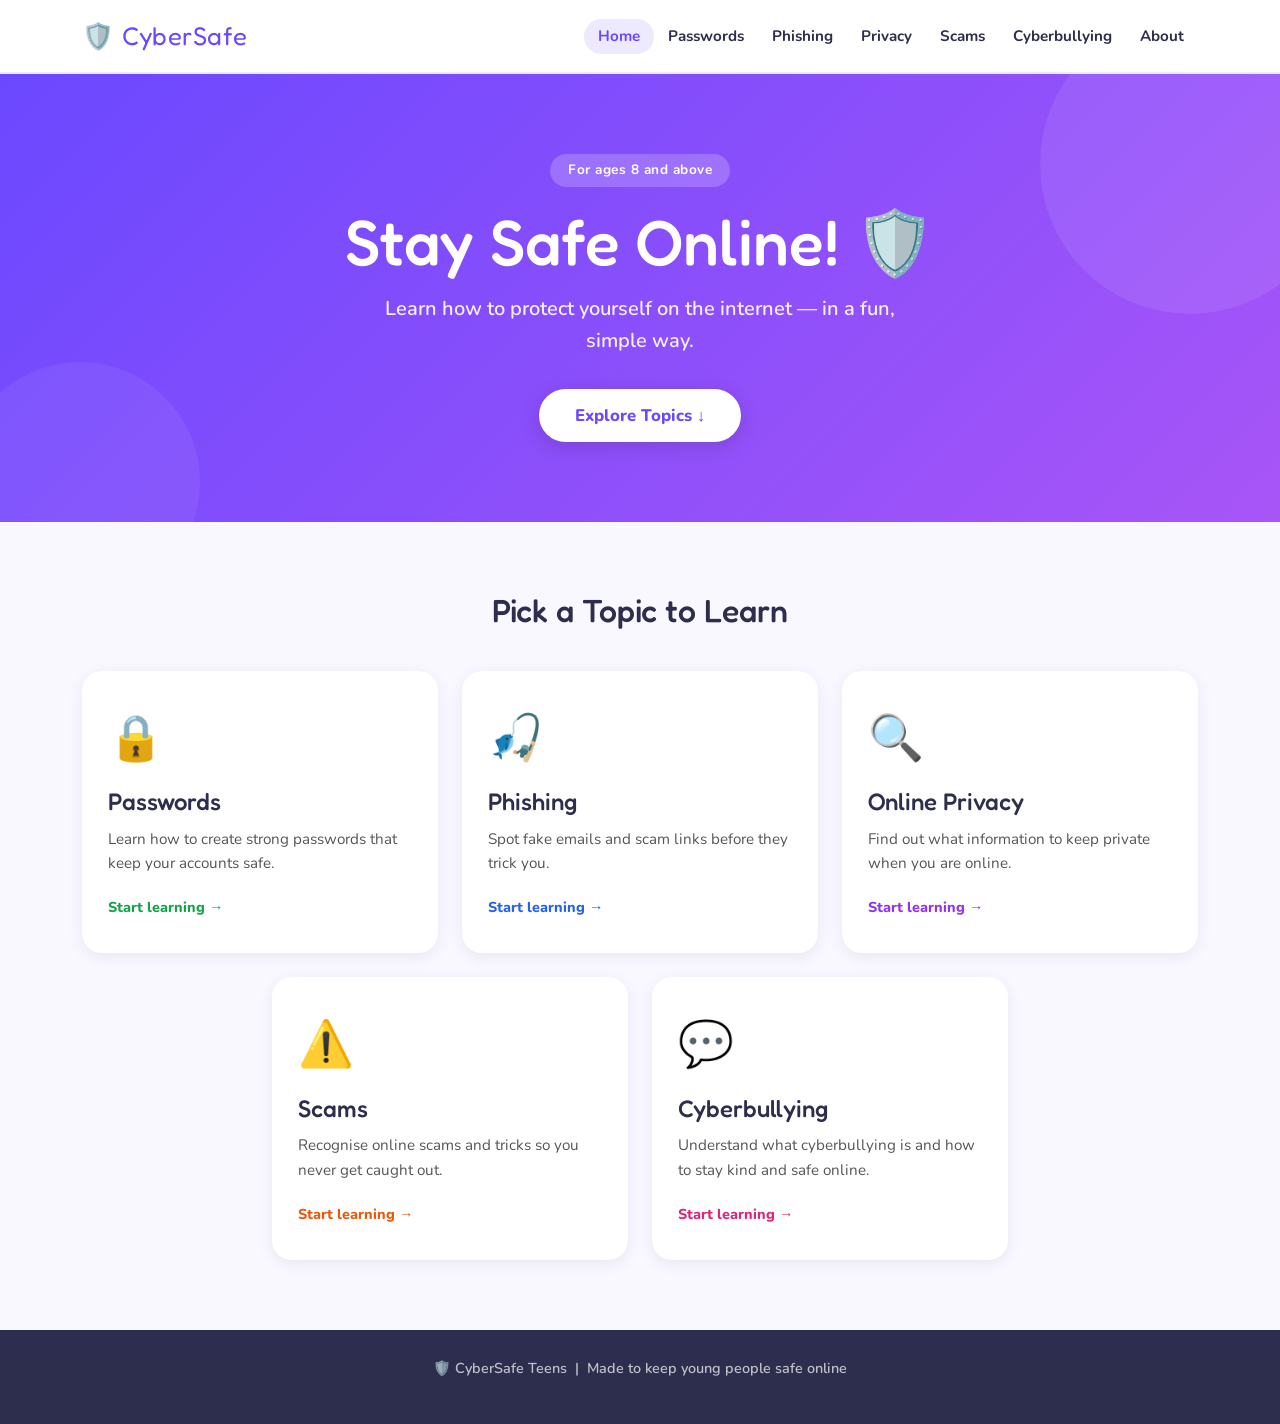
==== index.html @ edcc5175 "Add files via upload" ====
<!DOCTYPE html>
<html lang="en">
<head>
<meta charset="UTF-8">
<meta name="viewport" content="width=device-width, initial-scale=1.0">
<title>CyberSafe Teens</title>
<link href="https://cdn.jsdelivr.net/npm/bootstrap@5.3.0/dist/css/bootstrap.min.css" rel="stylesheet">
<link href="https://fonts.googleapis.com/css2?family=Fredoka+One&family=Nunito:wght@400;600;700;800&display=swap" rel="stylesheet">
<link href="style.css" rel="stylesheet">
</head>
<body>

<!-- Navbar -->
<nav class="navbar navbar-expand-lg sticky-top">
  <div class="container">
    <a class="navbar-brand" href="index.html">🛡️ CyberSafe</a>
    <button class="navbar-toggler" type="button" data-bs-toggle="collapse" data-bs-target="#navMenu">
      <span class="navbar-toggler-icon"></span>
    </button>
    <div class="collapse navbar-collapse" id="navMenu">
      <ul class="navbar-nav ms-auto">
        <li class="nav-item"><a class="nav-link active" href="index.html">Home</a></li>
        <li class="nav-item"><a class="nav-link" href="passwords.html">Passwords</a></li>
        <li class="nav-item"><a class="nav-link" href="phishing.html">Phishing</a></li>
        <li class="nav-item"><a class="nav-link" href="privacy.html">Privacy</a></li>
        <li class="nav-item"><a class="nav-link" href="scams.html">Scams</a></li>
        <li class="nav-item"><a class="nav-link" href="cyberbullying.html">Cyberbullying</a></li>
        <li class="nav-item"><a class="nav-link" href="about.html">About</a></li>
      </ul>
    </div>
  </div>
</nav>

<!-- Hero -->
<section class="hero">
  <div class="container text-center">
    <div class="hero-badge">For ages 8 and above</div>
    <h1 class="hero-title">Stay Safe Online! 🛡️</h1>
    <p class="hero-subtitle">Learn how to protect yourself on the internet — in a fun, simple way.</p>
    <a href="#topics" class="btn-main">Explore Topics ↓</a>
  </div>
</section>

<!-- Topic Cards -->
<section class="topics-section" id="topics">
  <div class="container">
    <h2 class="section-title">Pick a Topic to Learn</h2>
    <div class="row g-4 justify-content-center">

      <div class="col-sm-6 col-lg-4">
        <a href="passwords.html" class="topic-card topic-green">
          <div class="topic-icon">🔒</div>
          <h3>Passwords</h3>
          <p>Learn how to create strong passwords that keep your accounts safe.</p>
          <span class="topic-link">Start learning →</span>
        </a>
      </div>

      <div class="col-sm-6 col-lg-4">
        <a href="phishing.html" class="topic-card topic-blue">
          <div class="topic-icon">🎣</div>
          <h3>Phishing</h3>
          <p>Spot fake emails and scam links before they trick you.</p>
          <span class="topic-link">Start learning →</span>
        </a>
      </div>

      <div class="col-sm-6 col-lg-4">
        <a href="privacy.html" class="topic-card topic-purple">
          <div class="topic-icon">🔍</div>
          <h3>Online Privacy</h3>
          <p>Find out what information to keep private when you are online.</p>
          <span class="topic-link">Start learning →</span>
        </a>
      </div>

      <div class="col-sm-6 col-lg-4">
        <a href="scams.html" class="topic-card topic-orange">
          <div class="topic-icon">⚠️</div>
          <h3>Scams</h3>
          <p>Recognise online scams and tricks so you never get caught out.</p>
          <span class="topic-link">Start learning →</span>
        </a>
      </div>

      <div class="col-sm-6 col-lg-4">
        <a href="cyberbullying.html" class="topic-card topic-pink">
          <div class="topic-icon">💬</div>
          <h3>Cyberbullying</h3>
          <p>Understand what cyberbullying is and how to stay kind and safe online.</p>
          <span class="topic-link">Start learning →</span>
        </a>
      </div>

    </div>
  </div>
</section>

<!-- Footer -->
<footer>
  <div class="container text-center">
    <p>🛡️ CyberSafe Teens &nbsp;|&nbsp; Made to keep young people safe online</p>
  </div>
</footer>

<script src="https://cdn.jsdelivr.net/npm/bootstrap@5.3.0/dist/js/bootstrap.bundle.min.js"></script>
</body>
</html>
---- style.css ----
/* ===== GLOBAL ===== */
*, *::before, *::after { box-sizing: border-box; margin: 0; padding: 0; }

body {
  font-family: 'Nunito', sans-serif;
  background: #F9F7FF;
  color: #2D2D4E;
}

/* ===== NAVBAR ===== */
.navbar {
  background: #fff;
  border-bottom: 2px solid #EDE9FF;
  padding: 12px 0;
}

.navbar-brand {
  font-family: 'Fredoka One', cursive;
  font-size: 1.6rem;
  color: #6B48FF !important;
  letter-spacing: 0.5px;
}

.nav-link {
  font-weight: 700;
  color: #2D2D4E !important;
  font-size: 0.95rem;
  padding: 6px 14px !important;
  border-radius: 20px;
  transition: background 0.2s, color 0.2s;
}

.nav-link:hover, .nav-link.active {
  background: #EDE9FF;
  color: #6B48FF !important;
}

/* ===== HERO ===== */
.hero {
  background: linear-gradient(135deg, #6B48FF 0%, #A855F7 100%);
  padding: 80px 20px;
  text-align: center;
  position: relative;
  overflow: hidden;
}

.hero::before {
  content: '';
  position: absolute;
  top: -60px; right: -60px;
  width: 300px; height: 300px;
  background: rgba(255,255,255,0.08);
  border-radius: 50%;
}

.hero::after {
  content: '';
  position: absolute;
  bottom: -80px; left: -40px;
  width: 240px; height: 240px;
  background: rgba(255,255,255,0.06);
  border-radius: 50%;
}

.hero-badge {
  display: inline-block;
  background: rgba(255,255,255,0.2);
  color: #fff;
  font-size: 0.85rem;
  font-weight: 700;
  padding: 6px 18px;
  border-radius: 20px;
  margin-bottom: 20px;
  letter-spacing: 0.5px;
}

.hero-title {
  font-family: 'Fredoka One', cursive;
  font-size: clamp(2.4rem, 6vw, 4rem);
  color: #fff;
  margin-bottom: 16px;
  line-height: 1.1;
}

.hero-subtitle {
  font-size: clamp(1rem, 2.5vw, 1.25rem);
  color: rgba(255,255,255,0.9);
  max-width: 520px;
  margin: 0 auto 32px;
  font-weight: 600;
  line-height: 1.6;
}

.btn-main {
  display: inline-block;
  background: #fff;
  color: #6B48FF;
  font-family: 'Nunito', sans-serif;
  font-weight: 800;
  font-size: 1.05rem;
  padding: 14px 36px;
  border-radius: 30px;
  text-decoration: none;
  transition: transform 0.2s, box-shadow 0.2s;
  box-shadow: 0 4px 20px rgba(0,0,0,0.15);
}

.btn-main:hover {
  transform: translateY(-3px);
  box-shadow: 0 8px 28px rgba(0,0,0,0.2);
  color: #6B48FF;
}

/* ===== TOPICS SECTION ===== */
.topics-section {
  padding: 70px 20px;
}

.section-title {
  font-family: 'Fredoka One', cursive;
  font-size: 2rem;
  text-align: center;
  color: #2D2D4E;
  margin-bottom: 40px;
}

/* ===== TOPIC CARDS ===== */
.topic-card {
  display: block;
  background: #fff;
  border-radius: 20px;
  padding: 32px 24px;
  text-decoration: none;
  color: #2D2D4E;
  border: 2.5px solid transparent;
  transition: transform 0.25s, box-shadow 0.25s, border-color 0.25s;
  box-shadow: 0 4px 16px rgba(0,0,0,0.07);
  height: 100%;
}

.topic-card:hover {
  transform: translateY(-6px);
  box-shadow: 0 12px 32px rgba(0,0,0,0.13);
  color: #2D2D4E;
}

.topic-green:hover  { border-color: #22C55E; }
.topic-blue:hover   { border-color: #3B82F6; }
.topic-purple:hover { border-color: #A855F7; }
.topic-orange:hover { border-color: #F97316; }
.topic-pink:hover   { border-color: #EC4899; }

.topic-icon {
  font-size: 2.8rem;
  margin-bottom: 16px;
}

.topic-card h3 {
  font-family: 'Fredoka One', cursive;
  font-size: 1.5rem;
  margin-bottom: 10px;
}

.topic-card p {
  font-size: 0.95rem;
  line-height: 1.6;
  color: #555;
  margin-bottom: 20px;
}

.topic-link {
  font-weight: 800;
  font-size: 0.9rem;
  color: #6B48FF;
}

.topic-green  .topic-link { color: #16A34A; }
.topic-blue   .topic-link { color: #2563EB; }
.topic-purple .topic-link { color: #9333EA; }
.topic-orange .topic-link { color: #EA580C; }
.topic-pink   .topic-link { color: #DB2777; }

/* ===== TOPIC PAGE ===== */
.topic-banner {
  padding: 50px 20px 40px;
  text-align: center;
}

.topic-banner h1 {
  font-family: 'Fredoka One', cursive;
  font-size: clamp(2rem, 5vw, 3rem);
  margin-bottom: 12px;
}

.topic-banner p {
  font-size: 1.1rem;
  max-width: 560px;
  margin: 0 auto;
  color: #555;
  font-weight: 600;
}

.banner-green  { background: #F0FDF4; }
.banner-blue   { background: #EFF6FF; }
.banner-purple { background: #FAF5FF; }
.banner-orange { background: #FFF7ED; }
.banner-pink   { background: #FDF2F8; }

.content-section {
  padding: 50px 20px;
}

.content-card {
  background: #fff;
  border-radius: 20px;
  padding: 32px;
  box-shadow: 0 4px 16px rgba(0,0,0,0.07);
  margin-bottom: 28px;
}

.content-card h2 {
  font-family: 'Fredoka One', cursive;
  font-size: 1.6rem;
  margin-bottom: 16px;
  color: #2D2D4E;
}

.content-card p {
  font-size: 1rem;
  line-height: 1.8;
  color: #444;
  margin-bottom: 12px;
}

.tips-list {
  list-style: none;
  padding: 0;
  margin: 0;
}

.tips-list li {
  font-size: 1rem;
  padding: 10px 0;
  border-bottom: 1px solid #f0f0f0;
  display: flex;
  align-items: flex-start;
  gap: 12px;
  line-height: 1.6;
  color: #333;
}

.tips-list li:last-child { border-bottom: none; }

.tip-icon {
  font-size: 1.2rem;
  flex-shrink: 0;
  margin-top: 2px;
}

/* ===== QUIZ ===== */
.quiz-section {
  background: #fff;
  border-radius: 24px;
  padding: 36px;
  box-shadow: 0 4px 24px rgba(0,0,0,0.08);
  max-width: 680px;
  margin: 0 auto 60px;
}

.quiz-section h2 {
  font-family: 'Fredoka One', cursive;
  font-size: 1.8rem;
  margin-bottom: 8px;
  color: #2D2D4E;
}

.quiz-progress {
  font-size: 0.85rem;
  color: #888;
  font-weight: 700;
  margin-bottom: 6px;
}

.progress-bar-wrap {
  background: #EDE9FF;
  border-radius: 10px;
  height: 8px;
  margin-bottom: 28px;
  overflow: hidden;
}

.progress-bar-fill {
  height: 100%;
  background: #6B48FF;
  border-radius: 10px;
  transition: width 0.4s ease;
}

.quiz-question {
  font-size: 1.1rem;
  font-weight: 700;
  margin-bottom: 20px;
  color: #2D2D4E;
  line-height: 1.5;
}

.quiz-options {
  display: flex;
  flex-direction: column;
  gap: 12px;
  margin-bottom: 20px;
}

.quiz-option {
  background: #F9F7FF;
  border: 2px solid #EDE9FF;
  border-radius: 14px;
  padding: 14px 20px;
  font-size: 1rem;
  font-weight: 600;
  font-family: 'Nunito', sans-serif;
  cursor: pointer;
  text-align: left;
  transition: background 0.2s, border-color 0.2s, transform 0.15s;
  color: #2D2D4E;
}

.quiz-option:hover:not(:disabled) {
  background: #EDE9FF;
  border-color: #6B48FF;
  transform: translateX(4px);
}

.quiz-option.correct {
  background: #F0FDF4;
  border-color: #22C55E;
  color: #15803D;
}

.quiz-option.wrong {
  background: #FEF2F2;
  border-color: #EF4444;
  color: #B91C1C;
}

.quiz-option:disabled { cursor: default; }

.quiz-feedback {
  border-radius: 14px;
  padding: 16px 20px;
  font-size: 0.95rem;
  font-weight: 700;
  margin-bottom: 20px;
  display: none;
  line-height: 1.6;
}

.quiz-feedback.correct {
  background: #F0FDF4;
  color: #15803D;
  border: 2px solid #86EFAC;
  display: block;
}

.quiz-feedback.wrong {
  background: #FEF2F2;
  color: #B91C1C;
  border: 2px solid #FCA5A5;
  display: block;
}

.quiz-nav {
  display: flex;
  justify-content: flex-end;
}

.btn-next {
  background: #6B48FF;
  color: #fff;
  border: none;
  border-radius: 30px;
  padding: 12px 32px;
  font-family: 'Nunito', sans-serif;
  font-weight: 800;
  font-size: 1rem;
  cursor: pointer;
  transition: background 0.2s, transform 0.15s;
  display: none;
}

.btn-next:hover { background: #5636e0; transform: translateY(-2px); }

.quiz-score {
  text-align: center;
  padding: 20px 0;
  display: none;
}

.score-number {
  font-family: 'Fredoka One', cursive;
  font-size: 4rem;
  color: #6B48FF;
  display: block;
  line-height: 1;
  margin-bottom: 8px;
}

.quiz-score p {
  font-size: 1.1rem;
  color: #555;
  margin-bottom: 24px;
  font-weight: 600;
}

.btn-retry {
  background: #EDE9FF;
  color: #6B48FF;
  border: none;
  border-radius: 30px;
  padding: 12px 32px;
  font-family: 'Nunito', sans-serif;
  font-weight: 800;
  font-size: 1rem;
  cursor: pointer;
  transition: background 0.2s;
}

.btn-retry:hover { background: #d8d0ff; }

/* ===== FOOTER ===== */
footer {
  background: #2D2D4E;
  color: rgba(255,255,255,0.7);
  padding: 28px 20px;
  font-size: 0.9rem;
  font-weight: 600;
}
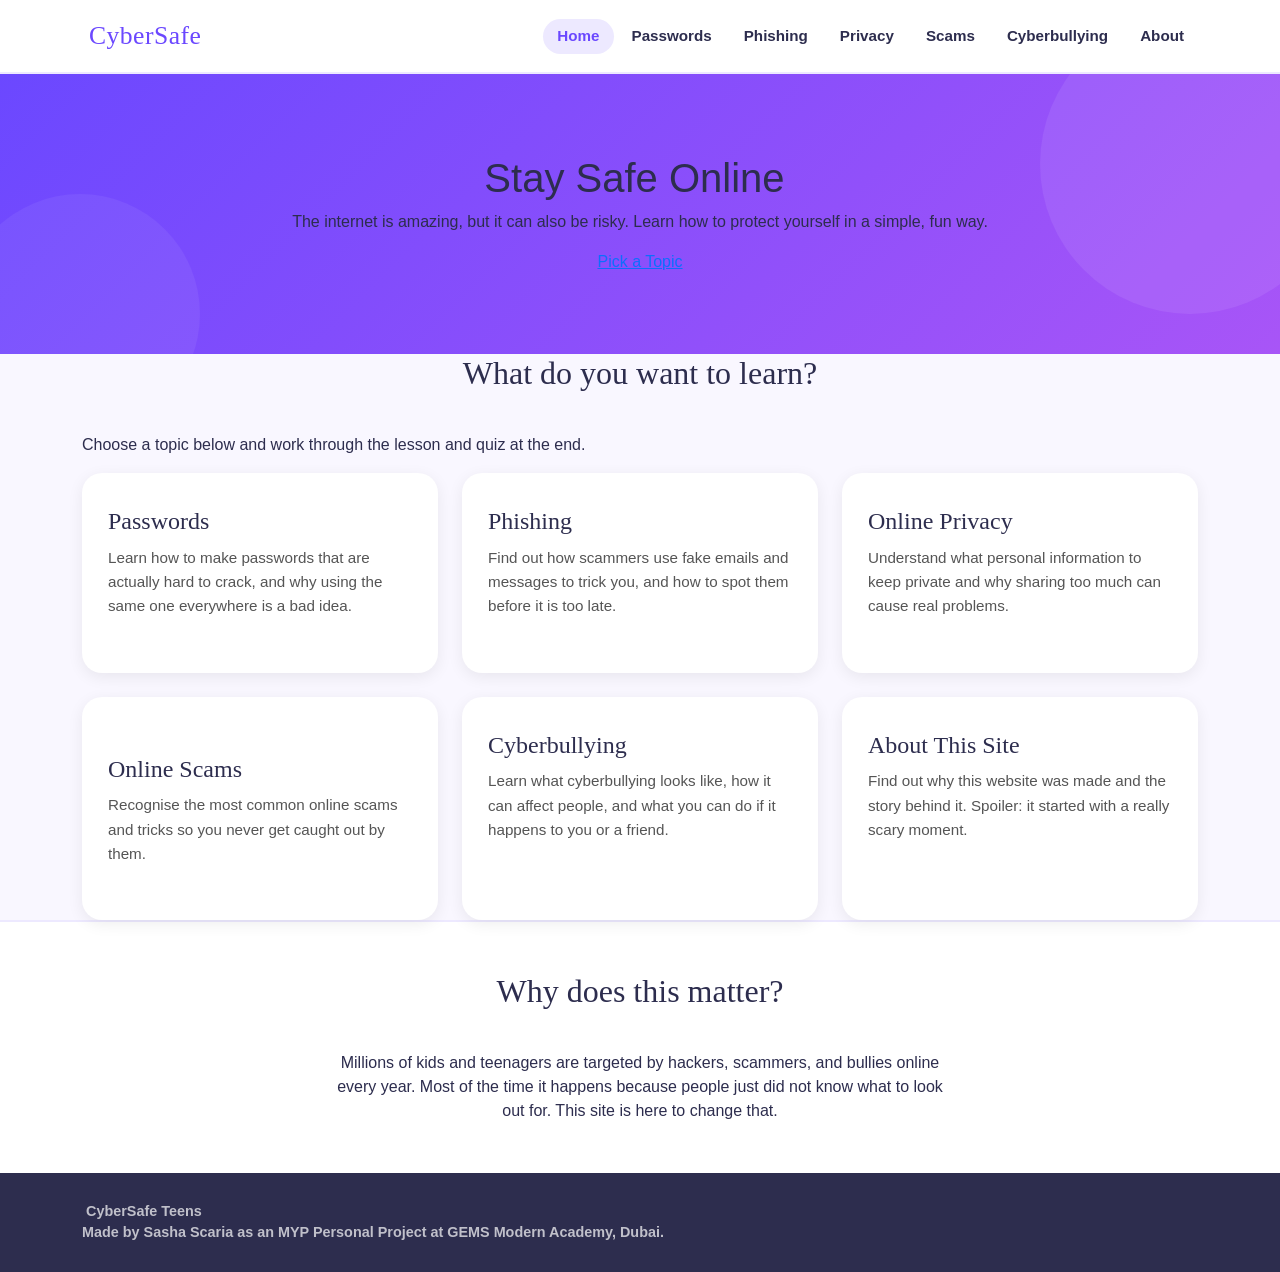
==== commit 6a2516c8: "Update index.html" ====
--- a/index.html
+++ b/index.html
@@ -1,24 +1,22 @@
 <!DOCTYPE html>
 <html lang="en">
 <head>
-<meta charset="UTF-8">
-<meta name="viewport" content="width=device-width, initial-scale=1.0">
-<title>CyberSafe Teens</title>
-<link href="https://cdn.jsdelivr.net/npm/bootstrap@5.3.0/dist/css/bootstrap.min.css" rel="stylesheet">
-<link href="https://fonts.googleapis.com/css2?family=Fredoka+One&family=Nunito:wght@400;600;700;800&display=swap" rel="stylesheet">
-<link href="style.css" rel="stylesheet">
+  <meta charset="UTF-8">
+  <meta name="viewport" content="width=device-width, initial-scale=1.0">
+  <title>CyberSafe Teens</title>
+  <link href="https://cdn.jsdelivr.net/npm/bootstrap@5.3.0/dist/css/bootstrap.min.css" rel="stylesheet">
+  <link rel="stylesheet" href="style.css">
 </head>
 <body>
 
-<!-- Navbar -->
-<nav class="navbar navbar-expand-lg sticky-top">
+<nav class="navbar navbar-expand-lg">
   <div class="container">
-    <a class="navbar-brand" href="index.html">🛡️ CyberSafe</a>
+    <a class="navbar-brand" href="index.html">️ CyberSafe</a>
     <button class="navbar-toggler" type="button" data-bs-toggle="collapse" data-bs-target="#navMenu">
       <span class="navbar-toggler-icon"></span>
     </button>
     <div class="collapse navbar-collapse" id="navMenu">
-      <ul class="navbar-nav ms-auto">
+      <ul class="navbar-nav ms-auto gap-1">
         <li class="nav-item"><a class="nav-link active" href="index.html">Home</a></li>
         <li class="nav-item"><a class="nav-link" href="passwords.html">Passwords</a></li>
         <li class="nav-item"><a class="nav-link" href="phishing.html">Phishing</a></li>
@@ -31,75 +29,86 @@
   </div>
 </nav>
 
-<!-- Hero -->
-<section class="hero">
-  <div class="container text-center">
-    <div class="hero-badge">For ages 8 and above</div>
-    <h1 class="hero-title">Stay Safe Online! 🛡️</h1>
-    <p class="hero-subtitle">Learn how to protect yourself on the internet — in a fun, simple way.</p>
-    <a href="#topics" class="btn-main">Explore Topics ↓</a>
+<div class="hero">
+  <div class="container">
+    <h1>Stay Safe Online ️</h1>
+    <p>The internet is amazing, but it can also be risky. Learn how to protect yourself in a simple, fun way.</p>
+    <a href="#topics" class="btn-hero">Pick a Topic</a>
   </div>
-</section>
+</div>
 
-<!-- Topic Cards -->
-<section class="topics-section" id="topics">
+<section class="section-pad" id="topics">
   <div class="container">
-    <h2 class="section-title">Pick a Topic to Learn</h2>
-    <div class="row g-4 justify-content-center">
+    <h2 class="section-title">What do you want to learn?</h2>
+    <p class="section-sub">Choose a topic below and work through the lesson and quiz at the end.</p>
 
+    <div class="row g-4">
       <div class="col-sm-6 col-lg-4">
-        <a href="passwords.html" class="topic-card topic-green">
-          <div class="topic-icon">🔒</div>
+        <a href="passwords.html" class="topic-card">
+          <span class="card-icon"></span>
           <h3>Passwords</h3>
-          <p>Learn how to create strong passwords that keep your accounts safe.</p>
-          <span class="topic-link">Start learning →</span>
+          <p>Learn how to make passwords that are actually hard to crack, and why using the same one everywhere is a bad idea.</p>
         </a>
       </div>
 
       <div class="col-sm-6 col-lg-4">
-        <a href="phishing.html" class="topic-card topic-blue">
-          <div class="topic-icon">🎣</div>
+        <a href="phishing.html" class="topic-card">
+          <span class="card-icon"></span>
           <h3>Phishing</h3>
-          <p>Spot fake emails and scam links before they trick you.</p>
-          <span class="topic-link">Start learning →</span>
+          <p>Find out how scammers use fake emails and messages to trick you, and how to spot them before it is too late.</p>
         </a>
       </div>
 
       <div class="col-sm-6 col-lg-4">
-        <a href="privacy.html" class="topic-card topic-purple">
-          <div class="topic-icon">🔍</div>
+        <a href="privacy.html" class="topic-card">
+          <span class="card-icon"></span>
           <h3>Online Privacy</h3>
-          <p>Find out what information to keep private when you are online.</p>
-          <span class="topic-link">Start learning →</span>
+          <p>Understand what personal information to keep private and why sharing too much can cause real problems.</p>
         </a>
       </div>
 
       <div class="col-sm-6 col-lg-4">
-        <a href="scams.html" class="topic-card topic-orange">
-          <div class="topic-icon">⚠️</div>
-          <h3>Scams</h3>
-          <p>Recognise online scams and tricks so you never get caught out.</p>
-          <span class="topic-link">Start learning →</span>
+        <a href="scams.html" class="topic-card">
+          <span class="card-icon">️</span>
+          <h3>Online Scams</h3>
+          <p>Recognise the most common online scams and tricks so you never get caught out by them.</p>
         </a>
       </div>
 
       <div class="col-sm-6 col-lg-4">
-        <a href="cyberbullying.html" class="topic-card topic-pink">
-          <div class="topic-icon">💬</div>
+        <a href="cyberbullying.html" class="topic-card">
+          <span class="card-icon"></span>
           <h3>Cyberbullying</h3>
-          <p>Understand what cyberbullying is and how to stay kind and safe online.</p>
-          <span class="topic-link">Start learning →</span>
+          <p>Learn what cyberbullying looks like, how it can affect people, and what you can do if it happens to you or a friend.</p>
         </a>
       </div>
 
+      <div class="col-sm-6 col-lg-4">
+        <a href="about.html" class="topic-card">
+          <span class="card-icon"></span>
+          <h3>About This Site</h3>
+          <p>Find out why this website was made and the story behind it. Spoiler: it started with a really scary moment.</p>
+        </a>
+      </div>
     </div>
   </div>
 </section>
 
-<!-- Footer -->
+<section style="background:#fff; padding: 50px 0; border-top: 2px solid #EDE9FF;">
+  <div class="container text-center">
+    <h2 class="section-title">Why does this matter?</h2>
+    <p class="section-sub" style="max-width:620px; margin: 0 auto 0;">
+      Millions of kids and teenagers are targeted by hackers, scammers, and bullies online every year.
+      Most of the time it happens because people just did not know what to look out for.
+      This site is here to change that.
+    </p>
+  </div>
+</section>
+
 <footer>
-  <div class="container text-center">
-    <p>🛡️ CyberSafe Teens &nbsp;|&nbsp; Made to keep young people safe online</p>
+  <div class="container">
+    <span class="footer-brand">️ CyberSafe Teens</span>
+    <p style="margin:0;">Made by Sasha Scaria as an MYP Personal Project at GEMS Modern Academy, Dubai.</p>
   </div>
 </footer>
 
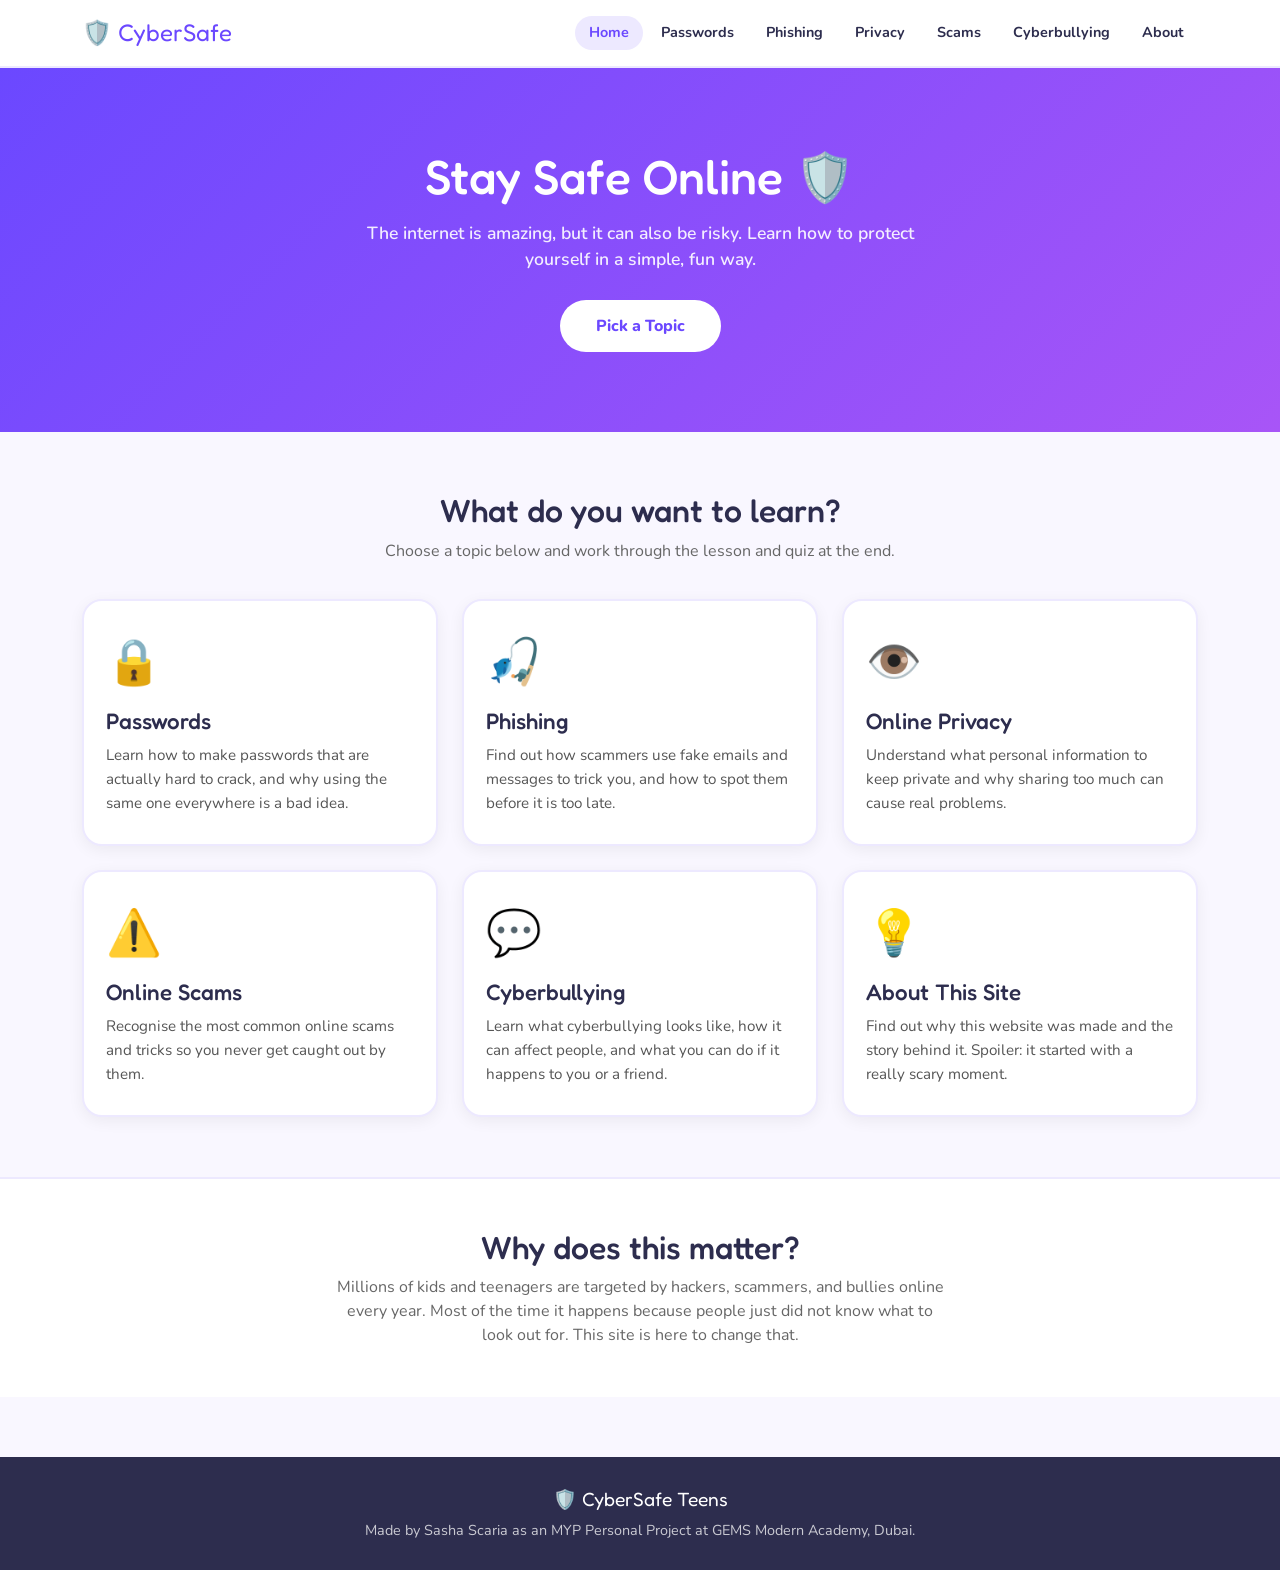
==== commit 9d8f8ee6: "Update index.html" ====
--- a/index.html
+++ b/index.html
@@ -11,7 +11,7 @@
 
 <nav class="navbar navbar-expand-lg">
   <div class="container">
-    <a class="navbar-brand" href="index.html">️ CyberSafe</a>
+    <a class="navbar-brand" href="index.html">🛡️ CyberSafe</a>
     <button class="navbar-toggler" type="button" data-bs-toggle="collapse" data-bs-target="#navMenu">
       <span class="navbar-toggler-icon"></span>
     </button>
@@ -31,7 +31,7 @@
 
 <div class="hero">
   <div class="container">
-    <h1>Stay Safe Online ️</h1>
+    <h1>Stay Safe Online 🛡️</h1>
     <p>The internet is amazing, but it can also be risky. Learn how to protect yourself in a simple, fun way.</p>
     <a href="#topics" class="btn-hero">Pick a Topic</a>
   </div>
@@ -45,7 +45,7 @@
     <div class="row g-4">
       <div class="col-sm-6 col-lg-4">
         <a href="passwords.html" class="topic-card">
-          <span class="card-icon"></span>
+          <span class="card-icon">🔒</span>
           <h3>Passwords</h3>
           <p>Learn how to make passwords that are actually hard to crack, and why using the same one everywhere is a bad idea.</p>
         </a>
@@ -53,7 +53,7 @@
 
       <div class="col-sm-6 col-lg-4">
         <a href="phishing.html" class="topic-card">
-          <span class="card-icon"></span>
+          <span class="card-icon">🎣</span>
           <h3>Phishing</h3>
           <p>Find out how scammers use fake emails and messages to trick you, and how to spot them before it is too late.</p>
         </a>
@@ -61,7 +61,7 @@
 
       <div class="col-sm-6 col-lg-4">
         <a href="privacy.html" class="topic-card">
-          <span class="card-icon"></span>
+          <span class="card-icon">👁️</span>
           <h3>Online Privacy</h3>
           <p>Understand what personal information to keep private and why sharing too much can cause real problems.</p>
         </a>
@@ -69,7 +69,7 @@
 
       <div class="col-sm-6 col-lg-4">
         <a href="scams.html" class="topic-card">
-          <span class="card-icon">️</span>
+          <span class="card-icon">⚠️</span>
           <h3>Online Scams</h3>
           <p>Recognise the most common online scams and tricks so you never get caught out by them.</p>
         </a>
@@ -77,7 +77,7 @@
 
       <div class="col-sm-6 col-lg-4">
         <a href="cyberbullying.html" class="topic-card">
-          <span class="card-icon"></span>
+          <span class="card-icon">💬</span>
           <h3>Cyberbullying</h3>
           <p>Learn what cyberbullying looks like, how it can affect people, and what you can do if it happens to you or a friend.</p>
         </a>
@@ -85,7 +85,7 @@
 
       <div class="col-sm-6 col-lg-4">
         <a href="about.html" class="topic-card">
-          <span class="card-icon"></span>
+          <span class="card-icon">💡</span>
           <h3>About This Site</h3>
           <p>Find out why this website was made and the story behind it. Spoiler: it started with a really scary moment.</p>
         </a>
@@ -107,7 +107,7 @@
 
 <footer>
   <div class="container">
-    <span class="footer-brand">️ CyberSafe Teens</span>
+    <span class="footer-brand">🛡️ CyberSafe Teens</span>
     <p style="margin:0;">Made by Sasha Scaria as an MYP Personal Project at GEMS Modern Academy, Dubai.</p>
   </div>
 </footer>
--- a/style.css
+++ b/style.css
@@ -1,237 +1,171 @@
-/* ===== GLOBAL ===== */
-*, *::before, *::after { box-sizing: border-box; margin: 0; padding: 0; }
+/* CyberSafe Teens - Main Stylesheet */
+
+@import url('https://fonts.googleapis.com/css2?family=Fredoka+One&family=Nunito:wght@400;600;700;800&display=swap');
+
+:root {
+  --purple: #6B48FF;
+  --purple-light: #A855F7;
+  --bg: #F9F7FF;
+  --navy: #2D2D4E;
+  --card-border: #EDE9FF;
+  --green: #22C55E;
+  --red: #EF4444;
+}
 
 body {
   font-family: 'Nunito', sans-serif;
-  background: #F9F7FF;
-  color: #2D2D4E;
-}
-
-/* ===== NAVBAR ===== */
+  background: var(--bg);
+  color: var(--navy);
+  margin: 0;
+  padding: 0;
+}
+
+/*  Navbar  */
 .navbar {
   background: #fff;
-  border-bottom: 2px solid #EDE9FF;
-  padding: 12px 0;
+  border-bottom: 2px solid var(--card-border);
+  padding: 10px 24px;
 }
 
 .navbar-brand {
   font-family: 'Fredoka One', cursive;
-  font-size: 1.6rem;
-  color: #6B48FF !important;
-  letter-spacing: 0.5px;
+  font-size: 1.5rem;
+  color: var(--purple) !important;
 }
 
 .nav-link {
   font-weight: 700;
-  color: #2D2D4E !important;
-  font-size: 0.95rem;
+  color: var(--navy) !important;
+  border-radius: 20px;
   padding: 6px 14px !important;
-  border-radius: 20px;
-  transition: background 0.2s, color 0.2s;
-}
-
-.nav-link:hover, .nav-link.active {
-  background: #EDE9FF;
-  color: #6B48FF !important;
-}
-
-/* ===== HERO ===== */
+  font-size: 0.9rem;
+  transition: background 0.2s;
+}
+
+.nav-link:hover,
+.nav-link.active {
+  background: var(--card-border);
+  color: var(--purple) !important;
+}
+
+/*  Hero  */
 .hero {
-  background: linear-gradient(135deg, #6B48FF 0%, #A855F7 100%);
-  padding: 80px 20px;
-  text-align: center;
-  position: relative;
-  overflow: hidden;
-}
-
-.hero::before {
-  content: '';
-  position: absolute;
-  top: -60px; right: -60px;
-  width: 300px; height: 300px;
-  background: rgba(255,255,255,0.08);
-  border-radius: 50%;
-}
-
-.hero::after {
-  content: '';
-  position: absolute;
-  bottom: -80px; left: -40px;
-  width: 240px; height: 240px;
-  background: rgba(255,255,255,0.06);
-  border-radius: 50%;
-}
-
-.hero-badge {
-  display: inline-block;
-  background: rgba(255,255,255,0.2);
-  color: #fff;
-  font-size: 0.85rem;
-  font-weight: 700;
-  padding: 6px 18px;
-  border-radius: 20px;
-  margin-bottom: 20px;
-  letter-spacing: 0.5px;
-}
-
-.hero-title {
-  font-family: 'Fredoka One', cursive;
-  font-size: clamp(2.4rem, 6vw, 4rem);
-  color: #fff;
-  margin-bottom: 16px;
-  line-height: 1.1;
-}
-
-.hero-subtitle {
-  font-size: clamp(1rem, 2.5vw, 1.25rem);
+  background: linear-gradient(135deg, var(--purple) 0%, var(--purple-light) 100%);
+  padding: 80px 24px;
+  text-align: center;
+}
+
+.hero h1 {
+  font-family: 'Fredoka One', cursive;
+  font-size: 3rem;
+  color: #fff;
+  margin-bottom: 14px;
+}
+
+.hero p {
   color: rgba(255,255,255,0.9);
-  max-width: 520px;
-  margin: 0 auto 32px;
+  font-size: 1.1rem;
   font-weight: 600;
-  line-height: 1.6;
-}
-
-.btn-main {
-  display: inline-block;
+  max-width: 560px;
+  margin: 0 auto 28px;
+}
+
+.btn-hero {
   background: #fff;
-  color: #6B48FF;
-  font-family: 'Nunito', sans-serif;
+  color: var(--purple);
   font-weight: 800;
-  font-size: 1.05rem;
   padding: 14px 36px;
   border-radius: 30px;
   text-decoration: none;
-  transition: transform 0.2s, box-shadow 0.2s;
-  box-shadow: 0 4px 20px rgba(0,0,0,0.15);
-}
-
-.btn-main:hover {
-  transform: translateY(-3px);
-  box-shadow: 0 8px 28px rgba(0,0,0,0.2);
-  color: #6B48FF;
-}
-
-/* ===== TOPICS SECTION ===== */
-.topics-section {
-  padding: 70px 20px;
-}
-
+  font-size: 1rem;
+  display: inline-block;
+  transition: opacity 0.2s;
+}
+
+.btn-hero:hover {
+  opacity: 0.9;
+  color: var(--purple);
+}
+
+/*  section headings  */
 .section-title {
   font-family: 'Fredoka One', cursive;
   font-size: 2rem;
   text-align: center;
-  color: #2D2D4E;
-  margin-bottom: 40px;
-}
-
-/* ===== TOPIC CARDS ===== */
+  margin-bottom: 8px;
+}
+
+.section-sub {
+  text-align: center;
+  color: #666;
+  font-size: 1rem;
+  margin-bottom: 36px;
+}
+
+/*  topic cards (for da homepage) */
 .topic-card {
-  display: block;
   background: #fff;
   border-radius: 20px;
-  padding: 32px 24px;
+  padding: 28px 22px;
+  border: 2.5px solid var(--card-border);
+  box-shadow: 0 4px 16px rgba(0,0,0,0.06);
   text-decoration: none;
-  color: #2D2D4E;
-  border: 2.5px solid transparent;
-  transition: transform 0.25s, box-shadow 0.25s, border-color 0.25s;
-  box-shadow: 0 4px 16px rgba(0,0,0,0.07);
+  color: var(--navy);
+  display: block;
+  transition: transform 0.2s, box-shadow 0.2s;
   height: 100%;
 }
 
 .topic-card:hover {
-  transform: translateY(-6px);
-  box-shadow: 0 12px 32px rgba(0,0,0,0.13);
-  color: #2D2D4E;
-}
-
-.topic-green:hover  { border-color: #22C55E; }
-.topic-blue:hover   { border-color: #3B82F6; }
-.topic-purple:hover { border-color: #A855F7; }
-.topic-orange:hover { border-color: #F97316; }
-.topic-pink:hover   { border-color: #EC4899; }
-
-.topic-icon {
+  transform: translateY(-4px);
+  box-shadow: 0 10px 28px rgba(107,72,255,0.14);
+  color: var(--navy);
+}
+
+.topic-card .card-icon {
   font-size: 2.8rem;
-  margin-bottom: 16px;
+  margin-bottom: 12px;
+  display: block;
 }
 
 .topic-card h3 {
   font-family: 'Fredoka One', cursive;
-  font-size: 1.5rem;
-  margin-bottom: 10px;
+  font-size: 1.4rem;
+  margin-bottom: 8px;
 }
 
 .topic-card p {
   font-size: 0.95rem;
+  color: #555;
   line-height: 1.6;
-  color: #555;
+  margin: 0;
+}
+
+/*  ccontent cards (topic pages)  */
+.info-card {
+  background: #fff;
+  border-radius: 18px;
+  padding: 26px 22px;
+  border: 2px solid var(--card-border);
+  box-shadow: 0 3px 12px rgba(0,0,0,0.06);
   margin-bottom: 20px;
 }
 
-.topic-link {
-  font-weight: 800;
-  font-size: 0.9rem;
-  color: #6B48FF;
-}
-
-.topic-green  .topic-link { color: #16A34A; }
-.topic-blue   .topic-link { color: #2563EB; }
-.topic-purple .topic-link { color: #9333EA; }
-.topic-orange .topic-link { color: #EA580C; }
-.topic-pink   .topic-link { color: #DB2777; }
-
-/* ===== TOPIC PAGE ===== */
-.topic-banner {
-  padding: 50px 20px 40px;
-  text-align: center;
-}
-
-.topic-banner h1 {
-  font-family: 'Fredoka One', cursive;
-  font-size: clamp(2rem, 5vw, 3rem);
-  margin-bottom: 12px;
-}
-
-.topic-banner p {
-  font-size: 1.1rem;
-  max-width: 560px;
-  margin: 0 auto;
-  color: #555;
-  font-weight: 600;
-}
-
-.banner-green  { background: #F0FDF4; }
-.banner-blue   { background: #EFF6FF; }
-.banner-purple { background: #FAF5FF; }
-.banner-orange { background: #FFF7ED; }
-.banner-pink   { background: #FDF2F8; }
-
-.content-section {
-  padding: 50px 20px;
-}
-
-.content-card {
-  background: #fff;
-  border-radius: 20px;
-  padding: 32px;
-  box-shadow: 0 4px 16px rgba(0,0,0,0.07);
-  margin-bottom: 28px;
-}
-
-.content-card h2 {
-  font-family: 'Fredoka One', cursive;
-  font-size: 1.6rem;
-  margin-bottom: 16px;
-  color: #2D2D4E;
-}
-
-.content-card p {
-  font-size: 1rem;
-  line-height: 1.8;
+.info-card h4 {
+  font-family: 'Fredoka One', cursive;
+  font-size: 1.25rem;
+  margin-bottom: 8px;
+  color: var(--purple);
+}
+
+.info-card p {
+  font-size: 0.95rem;
   color: #444;
-  margin-bottom: 12px;
-}
-
+  line-height: 1.7;
+  margin: 0;
+}
+
+/*  tips list */
 .tips-list {
   list-style: none;
   padding: 0;
@@ -239,199 +173,240 @@
 }
 
 .tips-list li {
+  padding: 10px 0 10px 32px;
+  position: relative;
+  font-size: 0.95rem;
+  line-height: 1.6;
+  border-bottom: 1px solid var(--card-border);
+}
+
+.tips-list li:last-child {
+  border-bottom: none;
+}
+
+.tips-list li::before {
+  content: "";
+  position: absolute;
+  left: 0;
+  color: var(--green);
+  font-weight: 800;
+  font-size: 1.1rem;
+}
+
+/* ---- Page hero (topic pages) ---- */
+.page-hero {
+  background: linear-gradient(135deg, var(--purple) 0%, var(--purple-light) 100%);
+  padding: 50px 24px;
+  text-align: center;
+  color: #fff;
+}
+
+.page-hero h1 {
+  font-family: 'Fredoka One', cursive;
+  font-size: 2.4rem;
+  margin-bottom: 10px;
+}
+
+.page-hero p {
   font-size: 1rem;
-  padding: 10px 0;
-  border-bottom: 1px solid #f0f0f0;
-  display: flex;
-  align-items: flex-start;
-  gap: 12px;
-  line-height: 1.6;
-  color: #333;
-}
-
-.tips-list li:last-child { border-bottom: none; }
-
-.tip-icon {
-  font-size: 1.2rem;
-  flex-shrink: 0;
-  margin-top: 2px;
-}
-
-/* ===== QUIZ ===== */
-.quiz-section {
+  opacity: 0.9;
+  max-width: 520px;
+  margin: 0 auto;
+  font-weight: 600;
+}
+
+/*  Quiz */
+.quiz-wrapper {
   background: #fff;
-  border-radius: 24px;
-  padding: 36px;
-  box-shadow: 0 4px 24px rgba(0,0,0,0.08);
-  max-width: 680px;
-  margin: 0 auto 60px;
-}
-
-.quiz-section h2 {
-  font-family: 'Fredoka One', cursive;
-  font-size: 1.8rem;
-  margin-bottom: 8px;
-  color: #2D2D4E;
+  border-radius: 20px;
+  padding: 32px 28px;
+  border: 2px solid var(--card-border);
+  box-shadow: 0 4px 16px rgba(0,0,0,0.07);
+}
+
+.quiz-wrapper h3 {
+  font-family: 'Fredoka One', cursive;
+  font-size: 1.6rem;
+  margin-bottom: 6px;
 }
 
 .quiz-progress {
   font-size: 0.85rem;
   color: #888;
+  margin-bottom: 20px;
+}
+
+.quiz-question {
+  font-size: 1.05rem;
   font-weight: 700;
-  margin-bottom: 6px;
-}
-
-.progress-bar-wrap {
-  background: #EDE9FF;
+  margin-bottom: 18px;
+  line-height: 1.5;
+}
+
+.quiz-option {
+  display: block;
+  width: 100%;
+  text-align: left;
+  background: var(--bg);
+  border: 2px solid var(--card-border);
+  border-radius: 12px;
+  padding: 12px 16px;
+  margin-bottom: 10px;
+  font-size: 0.95rem;
+  font-family: 'Nunito', sans-serif;
+  font-weight: 600;
+  cursor: pointer;
+  transition: border-color 0.15s, background 0.15s;
+  color: var(--navy);
+}
+
+.quiz-option:hover:not(:disabled) {
+  border-color: var(--purple);
+  background: #f0ecff;
+}
+
+.quiz-option.correct {
+  background: #F0FDF4;
+  border-color: var(--green);
+  color: #15803D;
+}
+
+.quiz-option.wrong {
+  background: #FEF2F2;
+  border-color: var(--red);
+  color: #B91C1C;
+}
+
+.quiz-feedback {
+  background: #f0ecff;
   border-radius: 10px;
-  height: 8px;
-  margin-bottom: 28px;
-  overflow: hidden;
-}
-
-.progress-bar-fill {
-  height: 100%;
-  background: #6B48FF;
-  border-radius: 10px;
-  transition: width 0.4s ease;
-}
-
-.quiz-question {
-  font-size: 1.1rem;
+  padding: 12px 16px;
+  font-size: 0.9rem;
+  margin: 12px 0;
+  display: none;
+  line-height: 1.6;
+}
+
+.quiz-feedback.show {
+  display: block;
+}
+
+.btn-next {
+  background: var(--purple);
+  color: #fff;
+  border: none;
+  border-radius: 24px;
+  padding: 10px 28px;
+  font-size: 0.95rem;
+  font-family: 'Nunito', sans-serif;
+  font-weight: 700;
+  cursor: pointer;
+  margin-top: 8px;
+  display: none;
+  transition: opacity 0.2s;
+}
+
+.btn-next:hover {
+  opacity: 0.85;
+}
+
+.btn-next.show {
+  display: inline-block;
+}
+
+.score-box {
+  text-align: center;
+  padding: 24px;
+  display: none;
+}
+
+.score-box.show {
+  display: block;
+}
+
+.score-box .score-num {
+  font-family: 'Fredoka One', cursive;
+  font-size: 3.5rem;
+  color: var(--purple);
+  line-height: 1;
+}
+
+.score-box .score-label {
+  font-size: 1rem;
+  color: #555;
+  margin-bottom: 16px;
+}
+
+.score-box .score-msg {
+  font-size: 1.05rem;
   font-weight: 700;
   margin-bottom: 20px;
-  color: #2D2D4E;
-  line-height: 1.5;
-}
-
-.quiz-options {
-  display: flex;
-  flex-direction: column;
-  gap: 12px;
-  margin-bottom: 20px;
-}
-
-.quiz-option {
-  background: #F9F7FF;
-  border: 2px solid #EDE9FF;
-  border-radius: 14px;
-  padding: 14px 20px;
-  font-size: 1rem;
-  font-weight: 600;
+}
+
+.btn-restart {
+  background: var(--purple);
+  color: #fff;
+  border: none;
+  border-radius: 24px;
+  padding: 10px 28px;
+  font-size: 0.95rem;
   font-family: 'Nunito', sans-serif;
+  font-weight: 700;
   cursor: pointer;
-  text-align: left;
-  transition: background 0.2s, border-color 0.2s, transform 0.15s;
-  color: #2D2D4E;
-}
-
-.quiz-option:hover:not(:disabled) {
-  background: #EDE9FF;
-  border-color: #6B48FF;
-  transform: translateX(4px);
-}
-
-.quiz-option.correct {
-  background: #F0FDF4;
-  border-color: #22C55E;
-  color: #15803D;
-}
-
-.quiz-option.wrong {
-  background: #FEF2F2;
-  border-color: #EF4444;
-  color: #B91C1C;
-}
-
-.quiz-option:disabled { cursor: default; }
-
-.quiz-feedback {
-  border-radius: 14px;
-  padding: 16px 20px;
-  font-size: 0.95rem;
-  font-weight: 700;
-  margin-bottom: 20px;
-  display: none;
+  transition: opacity 0.2s;
+}
+
+.btn-restart:hover {
+  opacity: 0.85;
+}
+
+/*  Why it matters badge  */
+.why-badge {
+  background: linear-gradient(135deg, var(--purple), var(--purple-light));
+  color: #fff;
+  border-radius: 18px;
+  padding: 28px 24px;
+  margin-bottom: 24px;
+}
+
+.why-badge h4 {
+  font-family: 'Fredoka One', cursive;
+  font-size: 1.3rem;
+  margin-bottom: 8px;
+}
+
+.why-badge p {
+  font-size: 0.95rem;
+  opacity: 0.92;
+  margin: 0;
   line-height: 1.6;
 }
 
-.quiz-feedback.correct {
-  background: #F0FDF4;
-  color: #15803D;
-  border: 2px solid #86EFAC;
-  display: block;
-}
-
-.quiz-feedback.wrong {
-  background: #FEF2F2;
-  color: #B91C1C;
-  border: 2px solid #FCA5A5;
-  display: block;
-}
-
-.quiz-nav {
-  display: flex;
-  justify-content: flex-end;
-}
-
-.btn-next {
-  background: #6B48FF;
-  color: #fff;
-  border: none;
-  border-radius: 30px;
-  padding: 12px 32px;
-  font-family: 'Nunito', sans-serif;
-  font-weight: 800;
-  font-size: 1rem;
-  cursor: pointer;
-  transition: background 0.2s, transform 0.15s;
-  display: none;
-}
-
-.btn-next:hover { background: #5636e0; transform: translateY(-2px); }
-
-.quiz-score {
-  text-align: center;
-  padding: 20px 0;
-  display: none;
-}
-
-.score-number {
-  font-family: 'Fredoka One', cursive;
-  font-size: 4rem;
-  color: #6B48FF;
-  display: block;
-  line-height: 1;
-  margin-bottom: 8px;
-}
-
-.quiz-score p {
-  font-size: 1.1rem;
-  color: #555;
-  margin-bottom: 24px;
-  font-weight: 600;
-}
-
-.btn-retry {
-  background: #EDE9FF;
-  color: #6B48FF;
-  border: none;
-  border-radius: 30px;
-  padding: 12px 32px;
-  font-family: 'Nunito', sans-serif;
-  font-weight: 800;
-  font-size: 1rem;
-  cursor: pointer;
-  transition: background 0.2s;
-}
-
-.btn-retry:hover { background: #d8d0ff; }
-
-/* ===== FOOTER ===== */
+/*  Footer  */
 footer {
-  background: #2D2D4E;
-  color: rgba(255,255,255,0.7);
-  padding: 28px 20px;
+  background: var(--navy);
+  color: rgba(255,255,255,0.75);
+  text-align: center;
+  padding: 28px 24px;
   font-size: 0.9rem;
-  font-weight: 600;
-}
+  margin-top: 60px;
+}
+
+footer .footer-brand {
+  font-family: 'Fredoka One', cursive;
+  color: #fff;
+  font-size: 1.2rem;
+  display: block;
+  margin-bottom: 6px;
+}
+
+/*  Utilities  */
+.section-pad {
+  padding: 60px 0;
+}
+
+@media (max-width: 576px) {
+  .hero h1 { font-size: 2.2rem; }
+  .page-hero h1 { font-size: 1.9rem; }
+  .quiz-wrapper { padding: 22px 16px; }
+}
